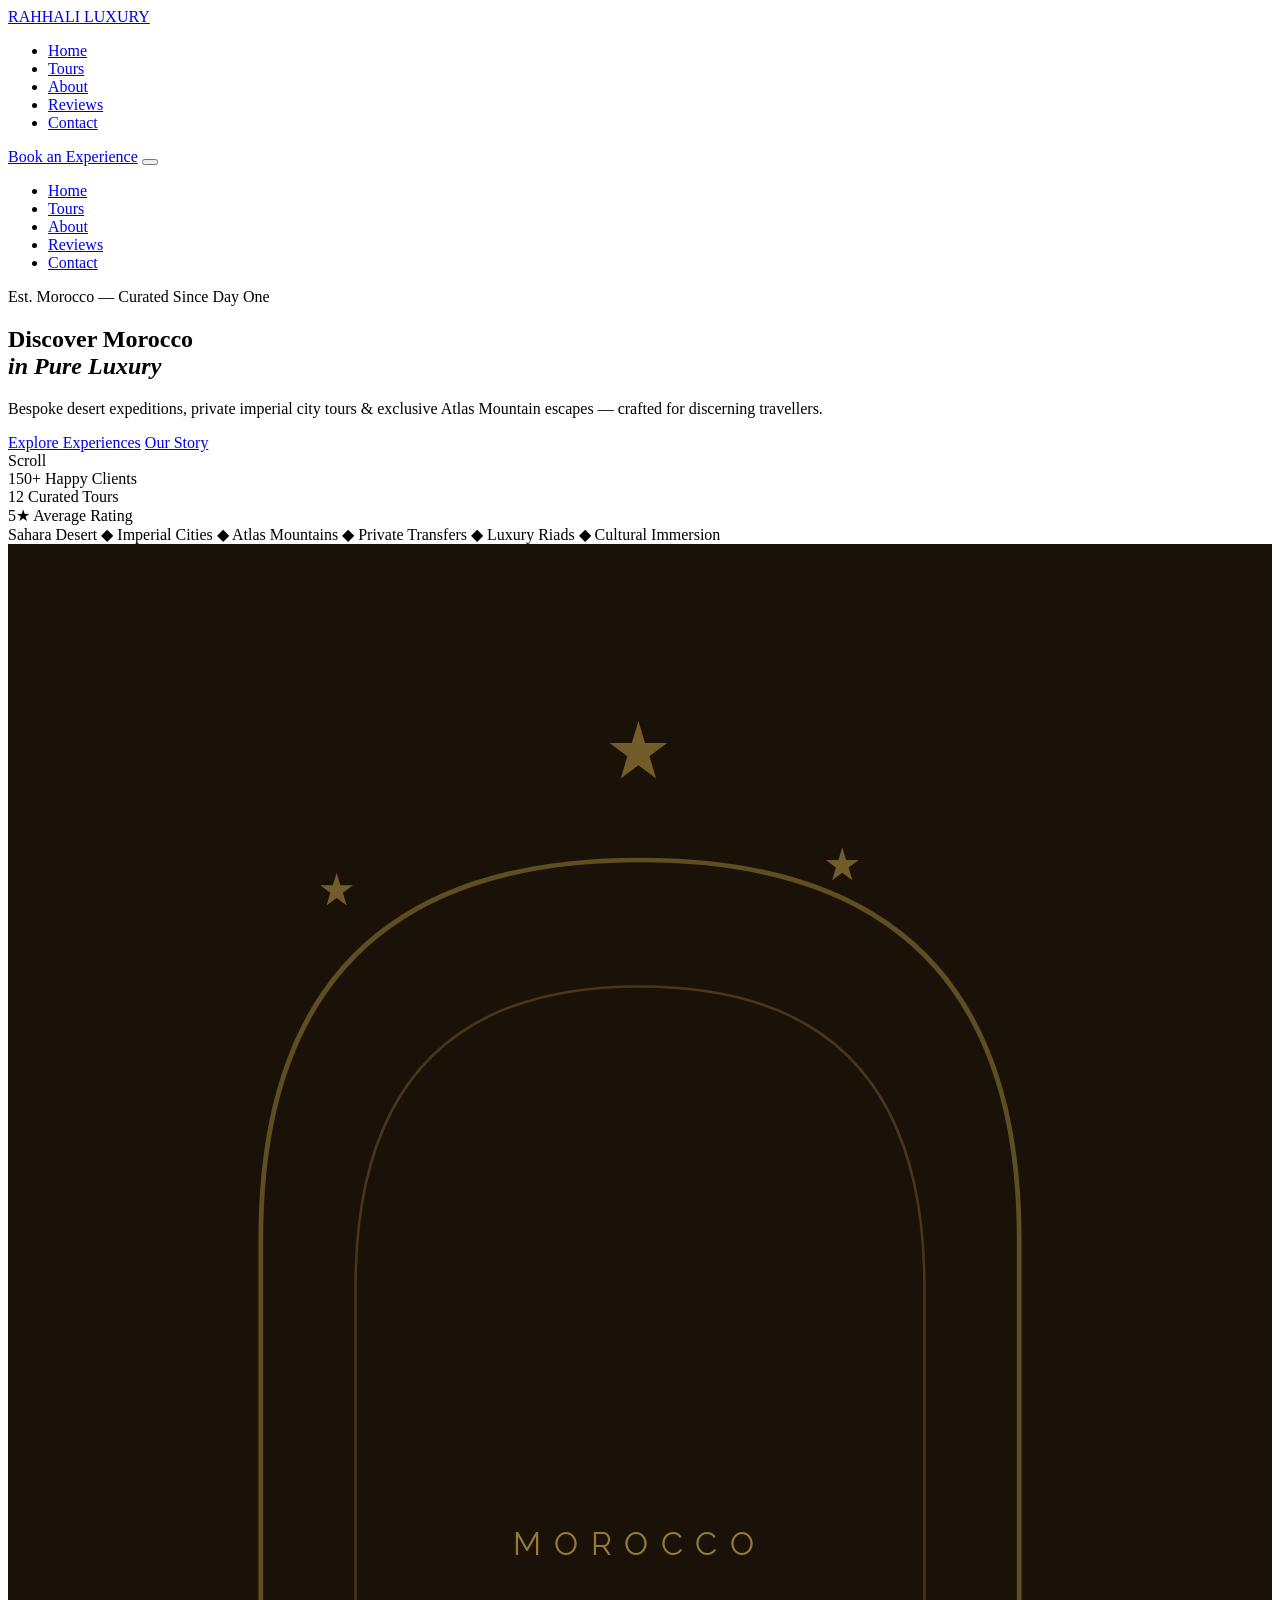
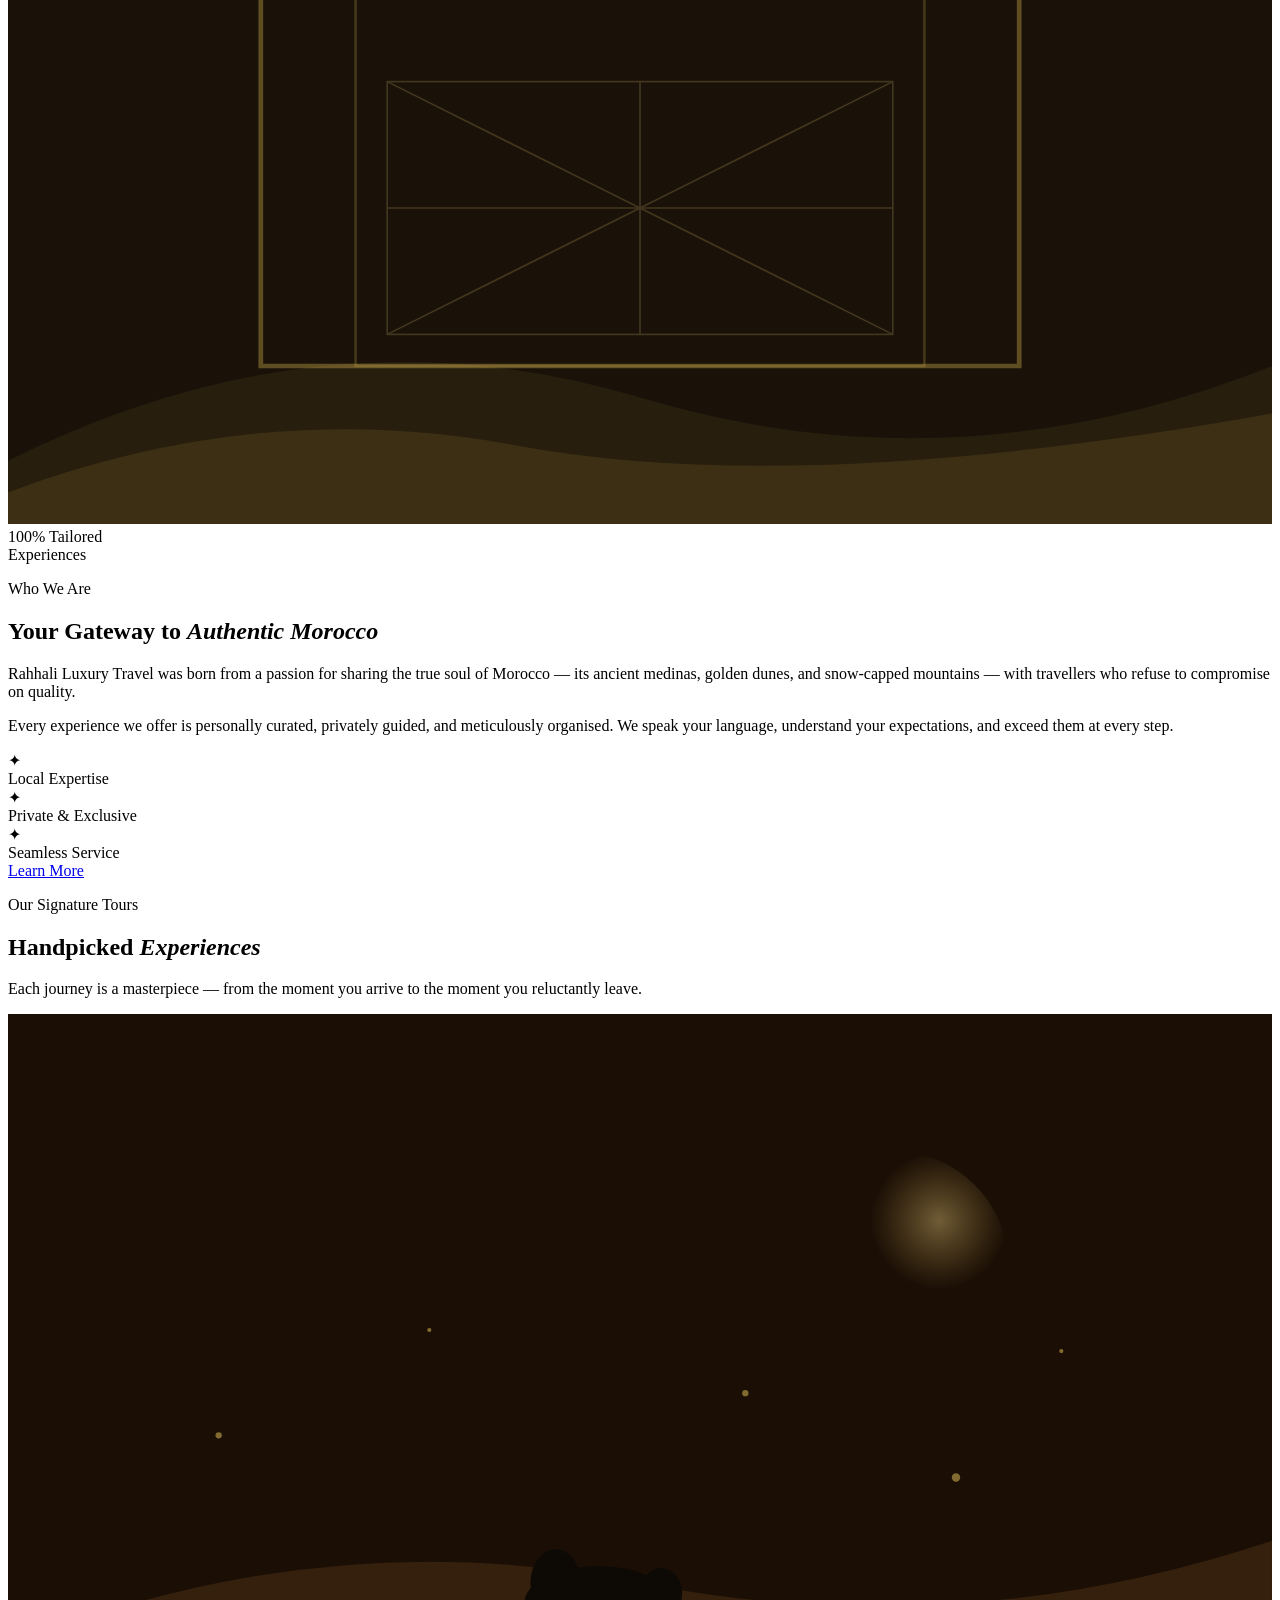
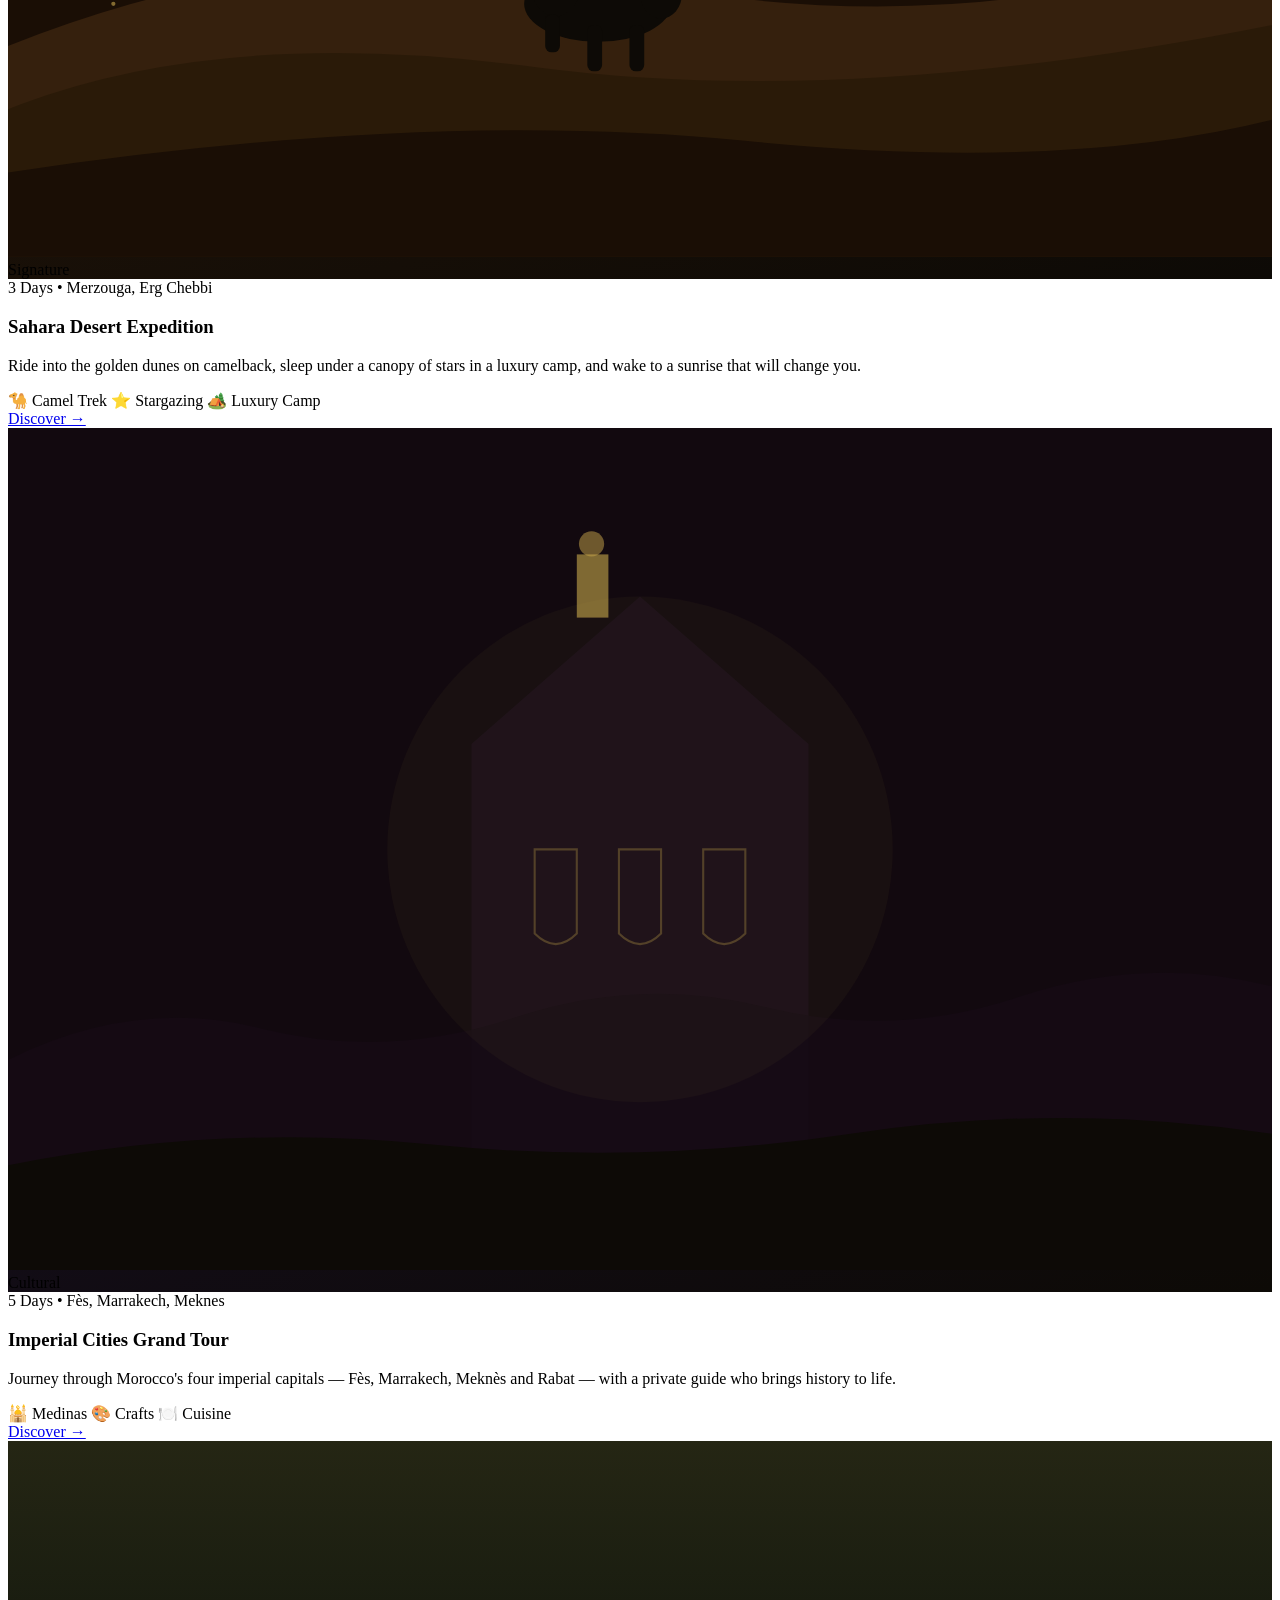
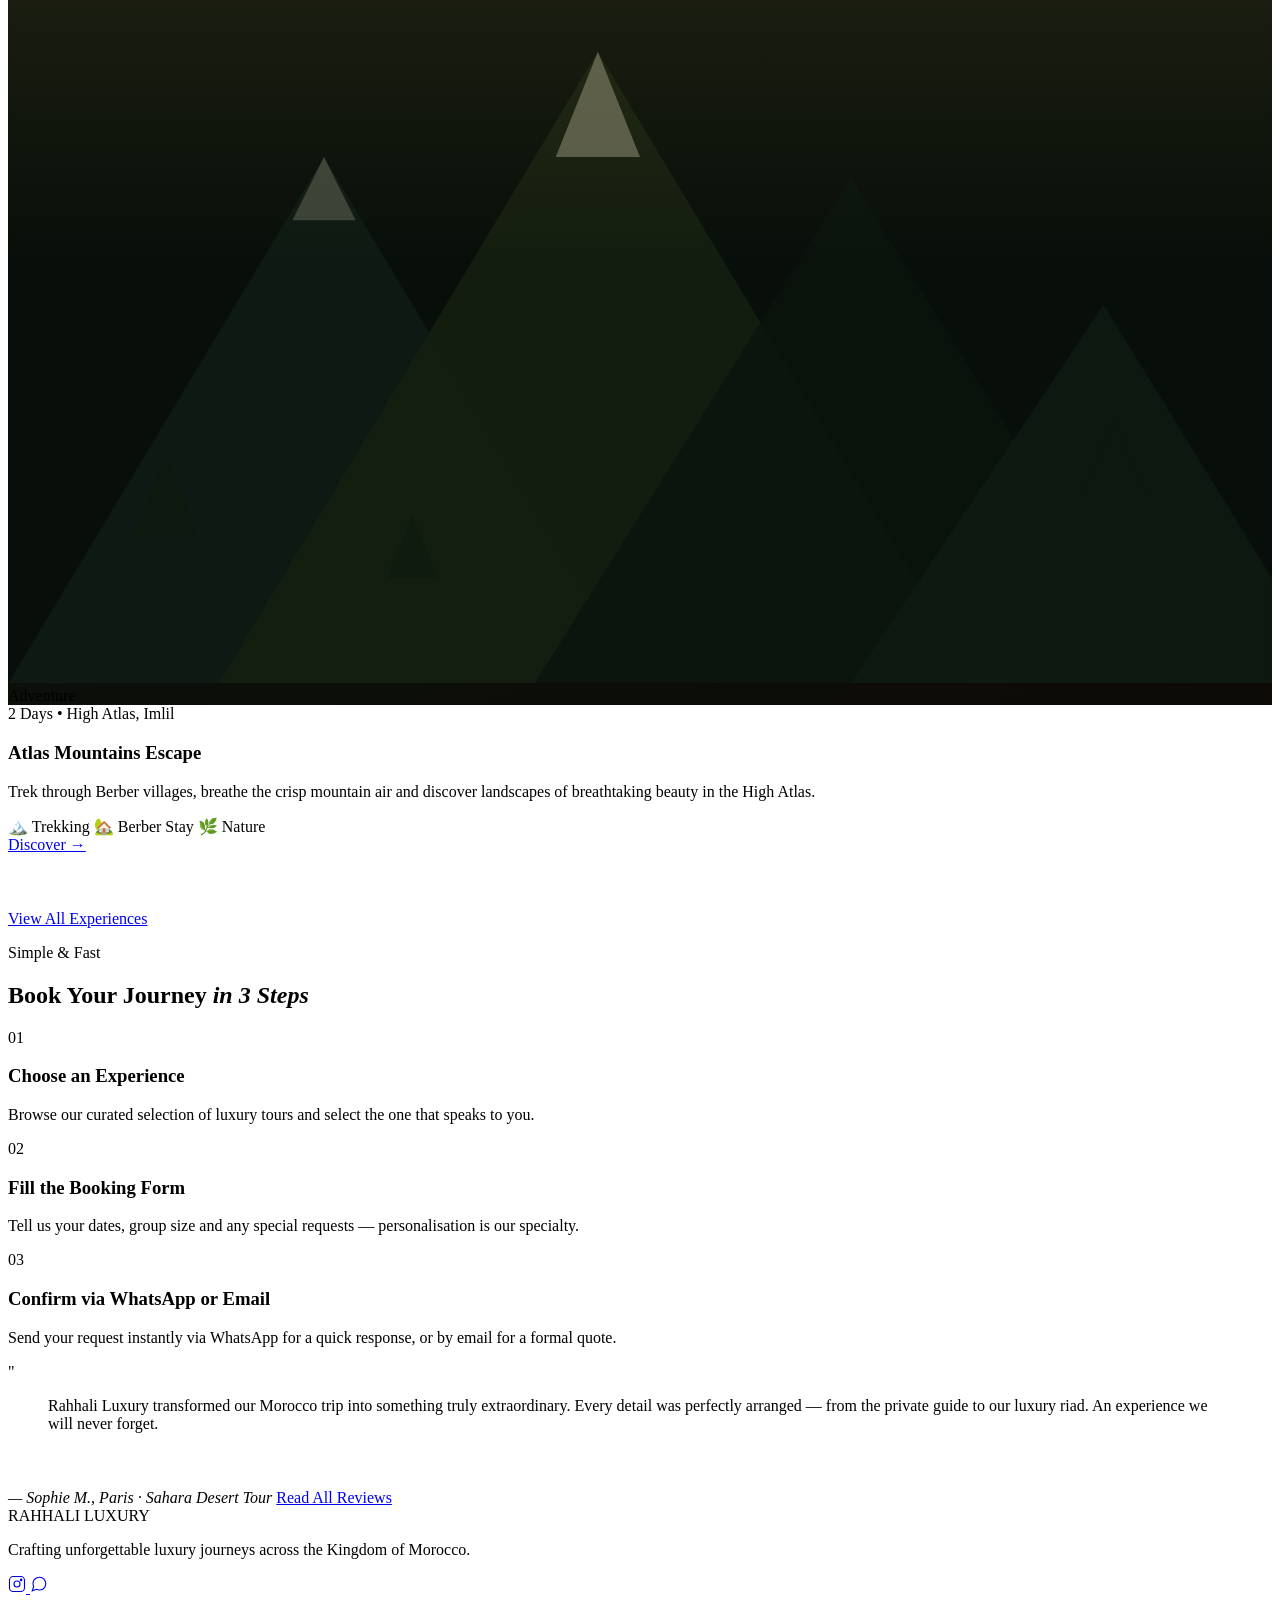
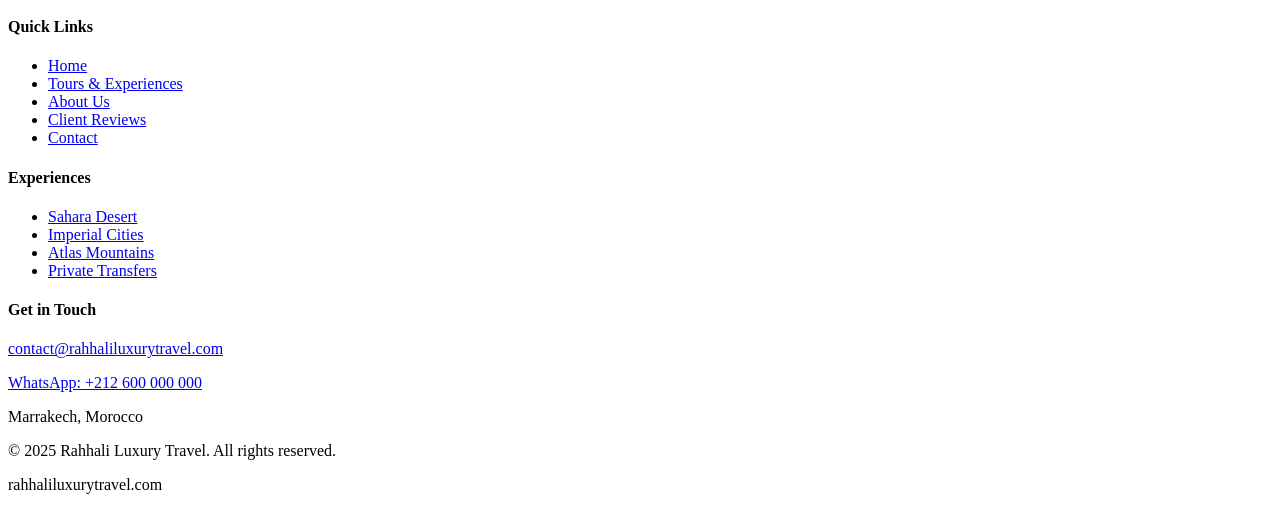
==== index.html @ 799d502a "Initial website upload" ====
<!DOCTYPE html>
<html lang="en">
<head>
  <meta charset="UTF-8"/>
  <meta name="viewport" content="width=device-width, initial-scale=1.0"/>
  <title>Rahhali Luxury Travel — Bespoke Morocco Experiences</title>
  <meta name="description" content="Premium luxury tours and private travel services across Morocco. Desert adventures, Imperial Cities, Atlas Mountains & private transfers."/>
  <link rel="preconnect" href="https://fonts.googleapis.com">
  <link rel="preconnect" href="https://fonts.gstatic.com" crossorigin>
  <link href="https://fonts.googleapis.com/css2?family=Playfair+Display:ital,wght@0,400;0,500;0,700;1,400;1,500&family=Raleway:wght@200;300;400;500;600&display=swap" rel="stylesheet">
  <link rel="stylesheet" href="assets/css/style.css"/>
</head>
<body>

  <!-- CURSOR -->
  <div class="cursor" id="cursor"></div>
  <div class="cursor-ring" id="cursorRing"></div>

  <!-- NAV -->
  <nav id="navbar">
    <a href="index.html" class="nav-logo">RAHHALI <span>LUXURY</span></a>
    <ul class="nav-links">
      <li><a href="index.html" class="active">Home</a></li>
      <li><a href="tours.html">Tours</a></li>
      <li><a href="about.html">About</a></li>
      <li><a href="reviews.html">Reviews</a></li>
      <li><a href="contact.html">Contact</a></li>
    </ul>
    <a href="tours.html" class="nav-cta">Book an Experience</a>
    <button class="hamburger" id="hamburger" aria-label="Menu">
      <span></span><span></span><span></span>
    </button>
  </nav>

  <!-- MOBILE MENU -->
  <div class="mobile-menu" id="mobileMenu">
    <ul>
      <li><a href="index.html">Home</a></li>
      <li><a href="tours.html">Tours</a></li>
      <li><a href="about.html">About</a></li>
      <li><a href="reviews.html">Reviews</a></li>
      <li><a href="contact.html">Contact</a></li>
    </ul>
  </div>

  <!-- HERO -->
  <section id="hero">
    <div class="hero-bg"></div>
    <div class="grain"></div>
    <div class="hero-geometric">
      <div class="geo-circle"></div>
      <div class="geo-line-h"></div>
      <div class="geo-line-v"></div>
    </div>
    <div class="hero-content">
      <p class="hero-eyebrow">Est. Morocco — Curated Since Day One</p>
      <h1 class="hero-title">
        Discover Morocco<br/><em>in Pure Luxury</em>
      </h1>
      <p class="hero-subtitle">Bespoke desert expeditions, private imperial city tours & exclusive Atlas Mountain escapes — crafted for discerning travellers.</p>
      <div class="hero-actions">
        <a href="tours.html" class="btn-primary"><span>Explore Experiences</span></a>
        <a href="about.html" class="btn-ghost">Our Story</a>
      </div>
    </div>
    <div class="hero-scroll">
      <div class="hero-scroll-line"></div>
      <span>Scroll</span>
    </div>

    <!-- Floating stats -->
    <div class="hero-stats">
      <div class="stat-item">
        <span class="stat-num">150+</span>
        <span class="stat-label">Happy Clients</span>
      </div>
      <div class="stat-divider"></div>
      <div class="stat-item">
        <span class="stat-num">12</span>
        <span class="stat-label">Curated Tours</span>
      </div>
      <div class="stat-divider"></div>
      <div class="stat-item">
        <span class="stat-num">5★</span>
        <span class="stat-label">Average Rating</span>
      </div>
    </div>
  </section>

  <!-- INTRO STRIP -->
  <div class="intro-strip">
    <span>Sahara Desert</span>
    <span class="dot">◆</span>
    <span>Imperial Cities</span>
    <span class="dot">◆</span>
    <span>Atlas Mountains</span>
    <span class="dot">◆</span>
    <span>Private Transfers</span>
    <span class="dot">◆</span>
    <span>Luxury Riads</span>
    <span class="dot">◆</span>
    <span>Cultural Immersion</span>
  </div>

  <!-- ABOUT TEASER -->
  <section id="about-teaser">
    <div class="container grid-2">
      <div class="about-visual">
        <div class="about-img-frame">
          <div class="about-img-inner">
            <svg viewBox="0 0 400 500" xmlns="http://www.w3.org/2000/svg" class="about-illustration">
              <!-- Stylized Moroccan arch / riad illustration -->
              <defs>
                <linearGradient id="archGrad" x1="0%" y1="0%" x2="100%" y2="100%">
                  <stop offset="0%" style="stop-color:#C9A84C;stop-opacity:0.3"/>
                  <stop offset="100%" style="stop-color:#8C5E3C;stop-opacity:0.1"/>
                </linearGradient>
              </defs>
              <!-- Background -->
              <rect width="400" height="500" fill="#1A1208"/>
              <!-- Arch -->
              <path d="M80 450 L80 220 Q80 100 200 100 Q320 100 320 220 L320 450 Z" fill="none" stroke="#C9A84C" stroke-width="1.5" opacity="0.4"/>
              <!-- Inner arch -->
              <path d="M110 450 L110 235 Q110 140 200 140 Q290 140 290 235 L290 450 Z" fill="none" stroke="#C9A84C" stroke-width="0.8" opacity="0.25"/>
              <!-- Stars pattern -->
              <g opacity="0.5" fill="#C9A84C">
                <polygon points="200,60 203,70 213,70 205,76 208,86 200,80 192,86 195,76 187,70 197,70" transform="scale(0.7) translate(85,20)"/>
                <polygon points="200,60 203,70 213,70 205,76 208,86 200,80 192,86 195,76 187,70 197,70" transform="scale(0.4) translate(60,200)"/>
                <polygon points="200,60 203,70 213,70 205,76 208,86 200,80 192,86 195,76 187,70 197,70" transform="scale(0.4) translate(460,180)"/>
              </g>
              <!-- Geometric zellige pattern at bottom -->
              <g opacity="0.2" stroke="#E8C97A" stroke-width="0.5" fill="none">
                <rect x="120" y="360" width="160" height="80"/>
                <line x1="120" y1="400" x2="280" y2="400"/>
                <line x1="200" y1="360" x2="200" y2="440"/>
                <line x1="120" y1="360" x2="200" y2="400"/>
                <line x1="280" y1="360" x2="200" y2="400"/>
                <line x1="120" y1="440" x2="200" y2="400"/>
                <line x1="280" y1="440" x2="200" y2="400"/>
              </g>
              <!-- Dunes at bottom -->
              <path d="M0 480 Q100 430 200 460 Q300 490 400 450 L400 500 L0 500 Z" fill="#C9A84C" opacity="0.08"/>
              <path d="M0 490 Q80 460 160 475 Q250 492 400 465 L400 500 L0 500 Z" fill="#C9A84C" opacity="0.12"/>
              <!-- Label -->
              <text x="200" y="320" text-anchor="middle" font-family="Raleway,sans-serif" font-size="10" letter-spacing="4" fill="#C9A84C" opacity="0.7">MOROCCO</text>
            </svg>
          </div>
          <div class="about-badge">
            <span class="badge-num">100%</span>
            <span class="badge-text">Tailored<br/>Experiences</span>
          </div>
        </div>
      </div>
      <div class="about-text">
        <p class="section-label">Who We Are</p>
        <h2 class="section-title">Your Gateway to <em>Authentic Morocco</em></h2>
        <p>Rahhali Luxury Travel was born from a passion for sharing the true soul of Morocco — its ancient medinas, golden dunes, and snow-capped mountains — with travellers who refuse to compromise on quality.</p>
        <p>Every experience we offer is personally curated, privately guided, and meticulously organised. We speak your language, understand your expectations, and exceed them at every step.</p>
        <div class="pillars">
          <div class="pillar">
            <div class="pillar-icon">✦</div>
            <span>Local Expertise</span>
          </div>
          <div class="pillar">
            <div class="pillar-icon">✦</div>
            <span>Private & Exclusive</span>
          </div>
          <div class="pillar">
            <div class="pillar-icon">✦</div>
            <span>Seamless Service</span>
          </div>
        </div>
        <a href="about.html" class="btn-primary"><span>Learn More</span></a>
      </div>
    </div>
  </section>

  <!-- FEATURED EXPERIENCES -->
  <section id="featured">
    <div class="container">
      <div class="section-header centered">
        <p class="section-label">Our Signature Tours</p>
        <h2 class="section-title">Handpicked <em>Experiences</em></h2>
        <p class="section-desc">Each journey is a masterpiece — from the moment you arrive to the moment you reluctantly leave.</p>
      </div>
      <div class="tours-grid">

        <div class="tour-card featured-card">
          <div class="tour-card-img" style="background: linear-gradient(160deg, #2D1A0A 0%, #0D0A06 100%);">
            <svg viewBox="0 0 600 400" xmlns="http://www.w3.org/2000/svg" width="100%" height="100%">
              <defs>
                <radialGradient id="sun1" cx="70%" cy="30%" r="30%">
                  <stop offset="0%" style="stop-color:#E8C97A;stop-opacity:0.6"/>
                  <stop offset="100%" style="stop-color:#C9A84C;stop-opacity:0"/>
                </radialGradient>
              </defs>
              <rect width="600" height="400" fill="#1A0E05"/>
              <circle cx="420" cy="120" r="55" fill="url(#sun1)" opacity="0.7"/>
              <path d="M0 300 Q150 240 300 270 Q450 300 600 250 L600 400 L0 400 Z" fill="#3D2510" opacity="0.8"/>
              <path d="M0 330 Q100 290 250 310 Q400 330 600 290 L600 400 L0 400 Z" fill="#2A1A08" opacity="0.9"/>
              <path d="M0 360 Q200 330 350 345 Q500 360 600 335 L600 400 L0 400 Z" fill="#1A0E05"/>
              <g fill="#C9A84C" opacity="0.6">
                <circle cx="100" cy="200" r="1.5"/>
                <circle cx="200" cy="150" r="1"/>
                <circle cx="350" cy="180" r="1.5"/>
                <circle cx="500" cy="160" r="1"/>
                <circle cx="50" cy="280" r="1"/>
                <circle cx="450" cy="220" r="2"/>
              </g>
              <!-- Camel silhouette -->
              <g fill="#0D0A06" transform="translate(240, 260)">
                <ellipse cx="40" cy="20" rx="35" ry="18"/>
                <ellipse cx="20" cy="10" rx="12" ry="16"/>
                <rect x="35" y="30" width="7" height="22" rx="3"/>
                <rect x="55" y="30" width="7" height="22" rx="3"/>
                <rect x="15" y="25" width="7" height="18" rx="3"/>
                <ellipse cx="20" cy="5" rx="6" ry="7"/>
                <ellipse cx="70" cy="15" rx="10" ry="12"/>
              </g>
            </svg>
            <div class="tour-tag">Signature</div>
          </div>
          <div class="tour-card-body">
            <div class="tour-meta"><span>3 Days</span> <span>•</span> <span>Merzouga, Erg Chebbi</span></div>
            <h3>Sahara Desert Expedition</h3>
            <p>Ride into the golden dunes on camelback, sleep under a canopy of stars in a luxury camp, and wake to a sunrise that will change you.</p>
            <div class="tour-card-footer">
              <div class="tour-highlights">
                <span>🐪 Camel Trek</span>
                <span>⭐ Stargazing</span>
                <span>🏕️ Luxury Camp</span>
              </div>
              <a href="tours.html#sahara" class="tour-link">Discover →</a>
            </div>
          </div>
        </div>

        <div class="tour-card">
          <div class="tour-card-img" style="background: linear-gradient(160deg, #1A1030 0%, #0D0A06 100%);">
            <svg viewBox="0 0 600 400" xmlns="http://www.w3.org/2000/svg" width="100%" height="100%">
              <rect width="600" height="400" fill="#12090F"/>
              <!-- Mosque silhouette -->
              <rect x="220" y="150" width="160" height="200" fill="#1A0E1A" opacity="0.9"/>
              <polygon points="300,80 220,150 380,150" fill="#1A0E1A" opacity="0.9"/>
              <rect x="270" y="60" width="15" height="30" fill="#C9A84C" opacity="0.6"/>
              <circle cx="277" cy="55" r="6" fill="#C9A84C" opacity="0.5"/>
              <!-- Arched windows -->
              <g fill="none" stroke="#C9A84C" stroke-width="1" opacity="0.3">
                <path d="M250 200 L250 240 Q260 250 270 240 L270 200 Z"/>
                <path d="M290 200 L290 240 Q300 250 310 240 L310 200 Z"/>
                <path d="M330 200 L330 240 Q340 250 350 240 L350 200 Z"/>
              </g>
              <!-- Medina rooftops -->
              <path d="M0 300 Q60 270 120 285 Q180 300 240 280 Q300 260 360 275 Q420 290 480 270 Q540 250 600 265 L600 400 L0 400 Z" fill="#160A14" opacity="0.8"/>
              <path d="M0 350 Q100 330 200 340 Q300 350 400 335 Q500 320 600 335 L600 400 L0 400 Z" fill="#0D0A06"/>
              <!-- Golden glow on mosque -->
              <circle cx="300" cy="200" r="120" fill="#C9A84C" opacity="0.04"/>
            </svg>
            <div class="tour-tag">Cultural</div>
          </div>
          <div class="tour-card-body">
            <div class="tour-meta"><span>5 Days</span> <span>•</span> <span>Fès, Marrakech, Meknes</span></div>
            <h3>Imperial Cities Grand Tour</h3>
            <p>Journey through Morocco's four imperial capitals — Fès, Marrakech, Meknès and Rabat — with a private guide who brings history to life.</p>
            <div class="tour-card-footer">
              <div class="tour-highlights">
                <span>🕌 Medinas</span>
                <span>🎨 Crafts</span>
                <span>🍽️ Cuisine</span>
              </div>
              <a href="tours.html#imperial" class="tour-link">Discover →</a>
            </div>
          </div>
        </div>

        <div class="tour-card">
          <div class="tour-card-img" style="background: linear-gradient(160deg, #0A1A10 0%, #0D0A06 100%);">
            <svg viewBox="0 0 600 400" xmlns="http://www.w3.org/2000/svg" width="100%" height="100%">
              <rect width="600" height="400" fill="#080F0A"/>
              <!-- Mountains -->
              <polygon points="0,400 150,150 300,400" fill="#0E1A12" opacity="0.95"/>
              <polygon points="100,400 280,100 460,400" fill="#142010" opacity="0.9"/>
              <polygon points="250,400 400,160 550,400" fill="#0A150D" opacity="0.85"/>
              <polygon points="400,400 520,220 600,350 600,400" fill="#0E1A12" opacity="0.9"/>
              <!-- Snow caps -->
              <polygon points="280,100 260,150 300,150" fill="#F0E6CC" opacity="0.3"/>
              <polygon points="150,150 135,180 165,180" fill="#F0E6CC" opacity="0.2"/>
              <!-- Pine trees simplified -->
              <g fill="#0D1A0E" opacity="0.7">
                <polygon points="60,330 75,290 90,330"/>
                <polygon points="510,310 525,275 540,310"/>
                <polygon points="180,350 192,320 204,350"/>
              </g>
              <!-- Sky gradient -->
              <defs>
                <linearGradient id="skyGrad" x1="0%" y1="0%" x2="0%" y2="100%">
                  <stop offset="0%" style="stop-color:#C9A84C;stop-opacity:0.15"/>
                  <stop offset="100%" style="stop-color:#C9A84C;stop-opacity:0"/>
                </linearGradient>
              </defs>
              <rect width="600" height="200" fill="url(#skyGrad)"/>
            </svg>
            <div class="tour-tag">Adventure</div>
          </div>
          <div class="tour-card-body">
            <div class="tour-meta"><span>2 Days</span> <span>•</span> <span>High Atlas, Imlil</span></div>
            <h3>Atlas Mountains Escape</h3>
            <p>Trek through Berber villages, breathe the crisp mountain air and discover landscapes of breathtaking beauty in the High Atlas.</p>
            <div class="tour-card-footer">
              <div class="tour-highlights">
                <span>🏔️ Trekking</span>
                <span>🏡 Berber Stay</span>
                <span>🌿 Nature</span>
              </div>
              <a href="tours.html#atlas" class="tour-link">Discover →</a>
            </div>
          </div>
        </div>

      </div>
      <div class="centered" style="margin-top:3.5rem">
        <a href="tours.html" class="btn-ghost">View All Experiences</a>
      </div>
    </div>
  </section>

  <!-- HOW IT WORKS -->
  <section id="how-it-works">
    <div class="container">
      <div class="section-header centered">
        <p class="section-label">Simple & Fast</p>
        <h2 class="section-title">Book Your Journey <em>in 3 Steps</em></h2>
      </div>
      <div class="steps-grid">
        <div class="step">
          <div class="step-num">01</div>
          <div class="step-line"></div>
          <h3>Choose an Experience</h3>
          <p>Browse our curated selection of luxury tours and select the one that speaks to you.</p>
        </div>
        <div class="step">
          <div class="step-num">02</div>
          <div class="step-line"></div>
          <h3>Fill the Booking Form</h3>
          <p>Tell us your dates, group size and any special requests — personalisation is our specialty.</p>
        </div>
        <div class="step">
          <div class="step-num">03</div>
          <div class="step-line"></div>
          <h3>Confirm via WhatsApp or Email</h3>
          <p>Send your request instantly via WhatsApp for a quick response, or by email for a formal quote.</p>
        </div>
      </div>
    </div>
  </section>

  <!-- TESTIMONIAL TEASER -->
  <section id="testimonial-teaser">
    <div class="container">
      <div class="testimonial-inner">
        <div class="quote-mark">"</div>
        <blockquote>Rahhali Luxury transformed our Morocco trip into something truly extraordinary. Every detail was perfectly arranged — from the private guide to our luxury riad. An experience we will never forget.</blockquote>
        <cite>— Sophie M., Paris · Sahara Desert Tour</cite>
        <a href="reviews.html" class="btn-ghost" style="margin-top:2.5rem;display:inline-block">Read All Reviews</a>
      </div>
    </div>
  </section>

  <!-- FOOTER -->
  <footer>
    <div class="footer-inner">
      <div class="footer-brand">
        <span class="nav-logo">RAHHALI <span>LUXURY</span></span>
        <p>Crafting unforgettable luxury journeys across the Kingdom of Morocco.</p>
        <div class="social-links">
          <a href="#" aria-label="Instagram">
            <svg width="18" height="18" viewBox="0 0 24 24" fill="none" stroke="currentColor" stroke-width="1.5"><rect x="2" y="2" width="20" height="20" rx="5"/><circle cx="12" cy="12" r="4"/><circle cx="17.5" cy="6.5" r="1" fill="currentColor"/></svg>
          </a>
          <a href="#" aria-label="WhatsApp">
            <svg width="18" height="18" viewBox="0 0 24 24" fill="none" stroke="currentColor" stroke-width="1.5"><path d="M21 11.5a8.38 8.38 0 01-.9 3.8 8.5 8.5 0 01-7.6 4.7 8.38 8.38 0 01-3.8-.9L3 21l1.9-5.7a8.38 8.38 0 01-.9-3.8 8.5 8.5 0 014.7-7.6 8.38 8.38 0 013.8-.9h.5a8.48 8.48 0 018 8v.5z"/></svg>
          </a>
        </div>
      </div>
      <div class="footer-links">
        <h4>Quick Links</h4>
        <ul>
          <li><a href="index.html">Home</a></li>
          <li><a href="tours.html">Tours & Experiences</a></li>
          <li><a href="about.html">About Us</a></li>
          <li><a href="reviews.html">Client Reviews</a></li>
          <li><a href="contact.html">Contact</a></li>
        </ul>
      </div>
      <div class="footer-links">
        <h4>Experiences</h4>
        <ul>
          <li><a href="tours.html#sahara">Sahara Desert</a></li>
          <li><a href="tours.html#imperial">Imperial Cities</a></li>
          <li><a href="tours.html#atlas">Atlas Mountains</a></li>
          <li><a href="tours.html#transfers">Private Transfers</a></li>
        </ul>
      </div>
      <div class="footer-contact">
        <h4>Get in Touch</h4>
        <p><a href="mailto:contact@rahhaliluxurytravel.com">contact@rahhaliluxurytravel.com</a></p>
        <p><a href="https://wa.me/212600000000">WhatsApp: +212 600 000 000</a></p>
        <p>Marrakech, Morocco</p>
      </div>
    </div>
    <div class="footer-bottom">
      <p>© 2025 Rahhali Luxury Travel. All rights reserved.</p>
      <p>rahhaliluxurytravel.com</p>
    </div>
  </footer>

  <script src="assets/js/main.js"></script>
</body>
</html>
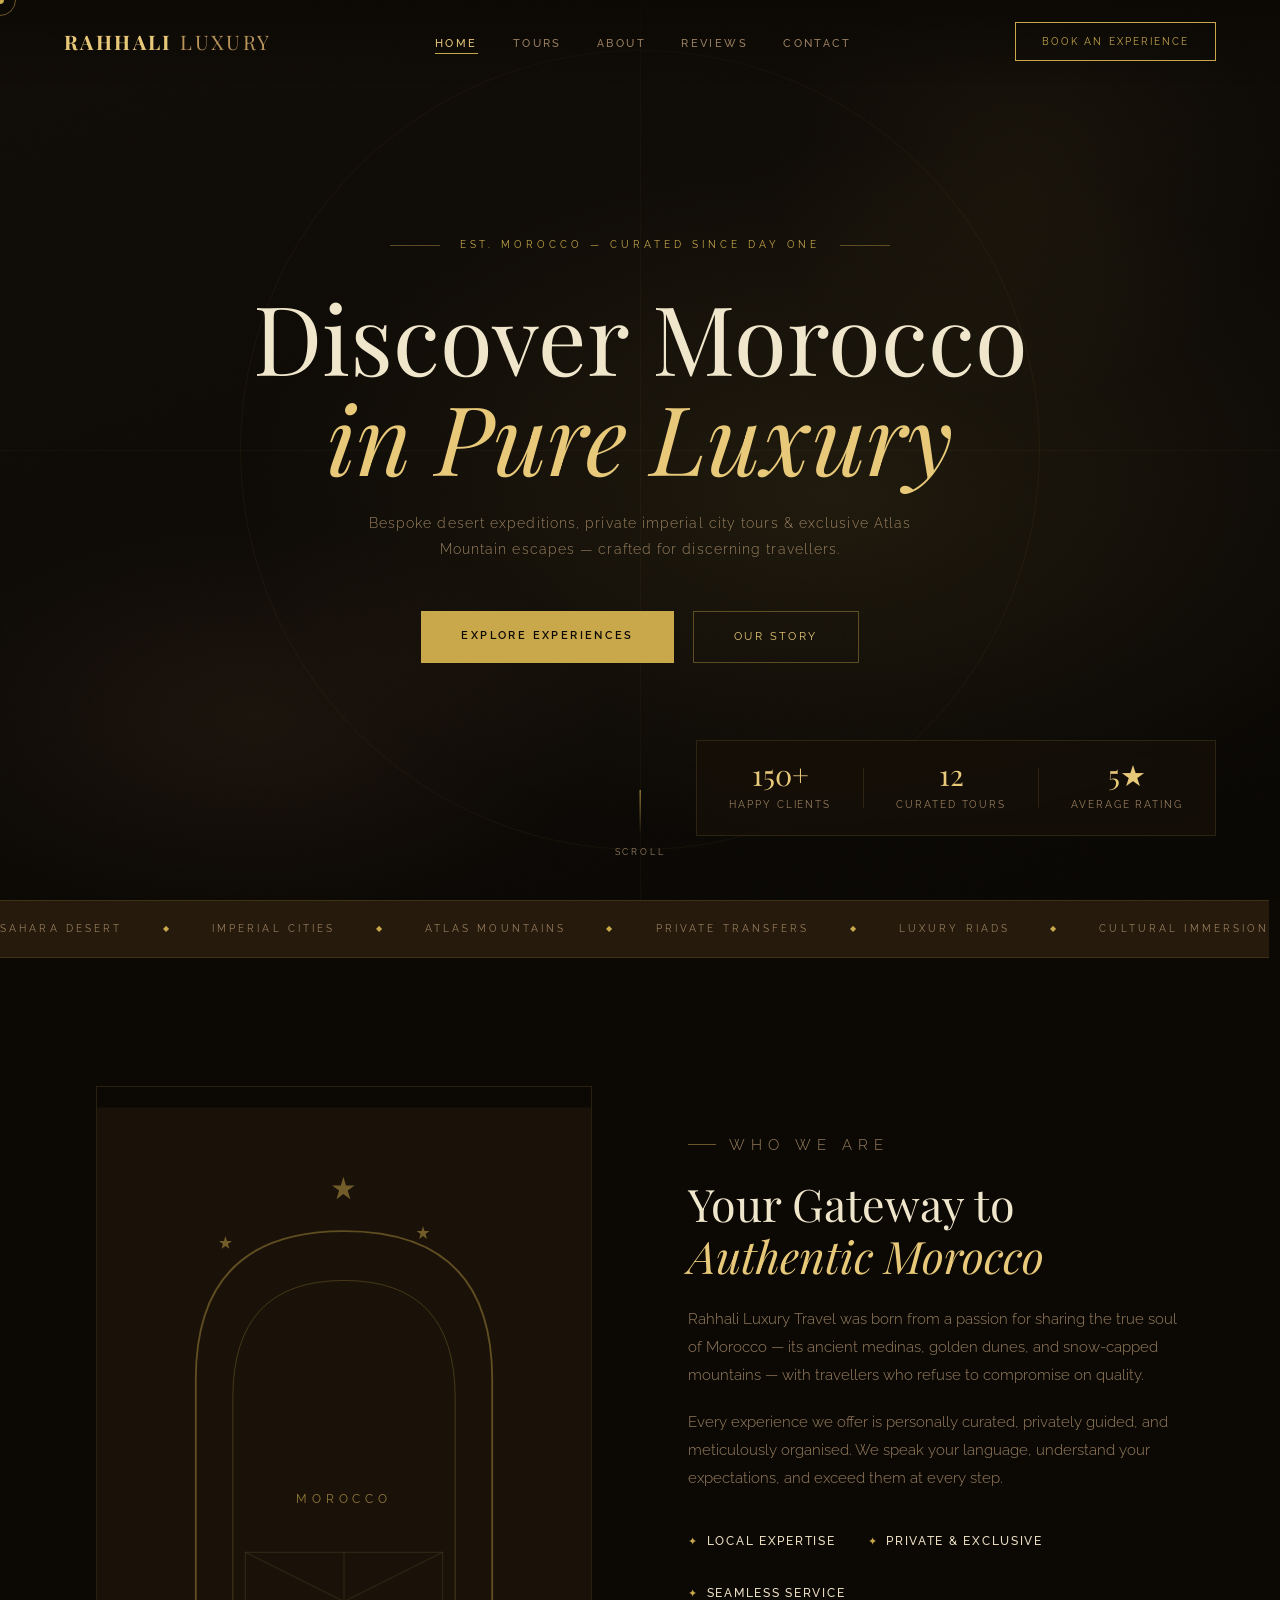
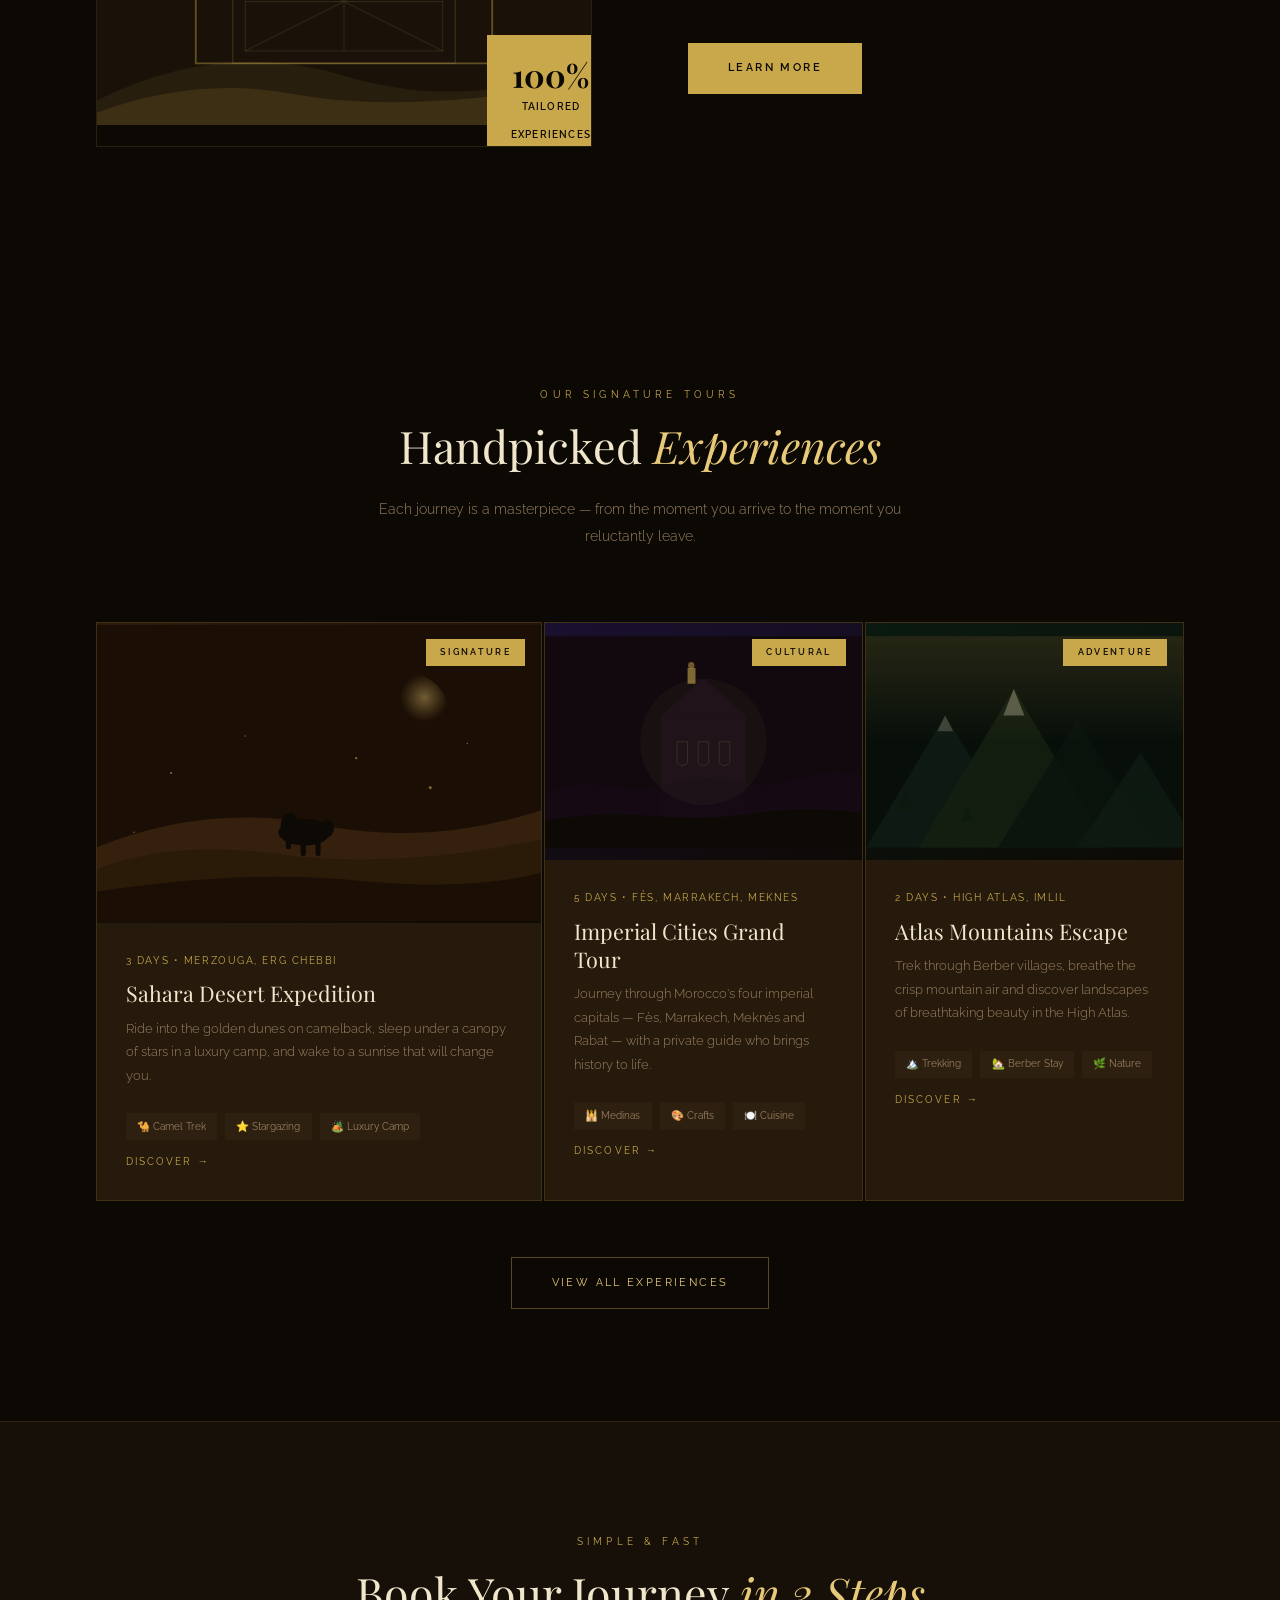
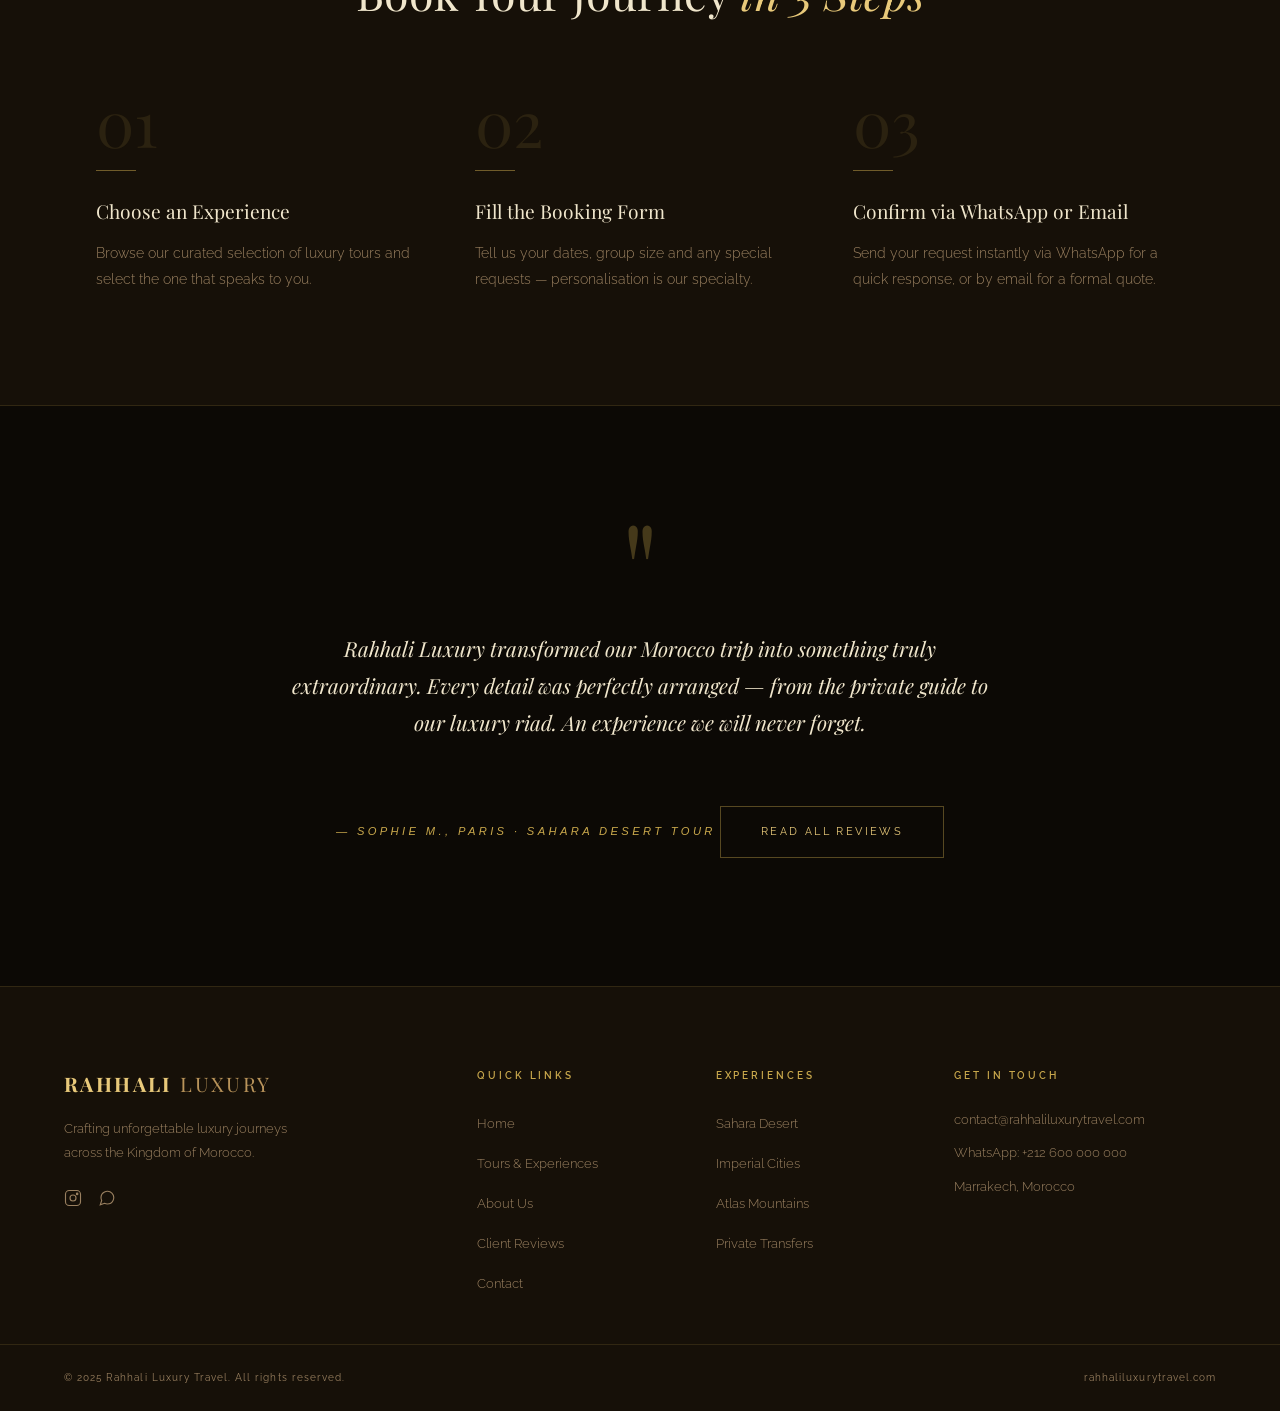
==== commit 913ae15e: "Update index.html" ====
--- a/index.html
+++ b/index.html
@@ -8,7 +8,722 @@
   <link rel="preconnect" href="https://fonts.googleapis.com">
   <link rel="preconnect" href="https://fonts.gstatic.com" crossorigin>
   <link href="https://fonts.googleapis.com/css2?family=Playfair+Display:ital,wght@0,400;0,500;0,700;1,400;1,500&family=Raleway:wght@200;300;400;500;600&display=swap" rel="stylesheet">
-  <link rel="stylesheet" href="assets/css/style.css"/>
+  
+<style>/* ═══════════════════════════════════════════════════════
+   RAHHALI LUXURY TRAVEL — GLOBAL STYLES
+   Palette: Gold / Black / Sand / White
+═══════════════════════════════════════════════════════ */
+
+*, *::before, *::after { box-sizing: border-box; margin: 0; padding: 0; }
+
+:root {
+  --gold:        #C9A84C;
+  --gold-light:  #E8C97A;
+  --gold-pale:   #F5E8C0;
+  --sand:        #EDE0C4;
+  --sand-dark:   #B8935A;
+  --clay:        #8C5E3C;
+  --night:       #0C0905;
+  --dark:        #161008;
+  --mid:         #251A0C;
+  --surface:     #2E2010;
+  --text:        #F0E6CC;
+  --muted:       #9A8060;
+  --border:      rgba(201,168,76,0.15);
+  --border-h:    rgba(201,168,76,0.4);
+  --white:       #FAFAF7;
+}
+
+html { scroll-behavior: smooth; font-size: 16px; }
+
+body {
+  font-family: 'Raleway', sans-serif;
+  background: var(--night);
+  color: var(--text);
+  overflow-x: hidden;
+  cursor: none;
+  line-height: 1.7;
+}
+
+/* ── SCROLLBAR ── */
+::-webkit-scrollbar { width: 5px; }
+::-webkit-scrollbar-track { background: var(--dark); }
+::-webkit-scrollbar-thumb { background: var(--gold); border-radius: 3px; }
+
+/* ── CURSOR ── */
+.cursor {
+  width: 8px; height: 8px; background: var(--gold);
+  border-radius: 50%; position: fixed; top: -4px; left: -4px;
+  pointer-events: none; z-index: 9999;
+  transition: transform 0.1s ease;
+  mix-blend-mode: screen;
+}
+.cursor-ring {
+  width: 32px; height: 32px; border: 1px solid var(--gold);
+  border-radius: 50%; position: fixed; top: -16px; left: -16px;
+  pointer-events: none; z-index: 9998; opacity: 0.5;
+  transition: all 0.2s ease;
+}
+.cursor.hovering { transform: scale(3); }
+.cursor-ring.hovering { opacity: 0; }
+
+/* ── SELECTION ── */
+::selection { background: var(--gold); color: var(--night); }
+
+/* ── GRAIN OVERLAY ── */
+.grain {
+  position: absolute; inset: 0; pointer-events: none; z-index: 1; opacity: 0.35;
+  background-image: url("data:image/svg+xml,%3Csvg xmlns='http://www.w3.org/2000/svg' width='300' height='300'%3E%3Cfilter id='n'%3E%3CfeTurbulence type='fractalNoise' baseFrequency='0.75' numOctaves='4' stitchTiles='stitch'/%3E%3C/filter%3E%3Crect width='300' height='300' filter='url(%23n)' opacity='0.05'/%3E%3C/svg%3E");
+}
+
+/* ══════════════════════
+   NAVIGATION
+══════════════════════ */
+nav {
+  position: fixed; top: 0; left: 0; right: 0; z-index: 200;
+  display: flex; align-items: center; justify-content: space-between;
+  padding: 1.4rem 4rem;
+  transition: all 0.4s ease;
+  background: linear-gradient(to bottom, rgba(12,9,5,0.9) 0%, transparent 100%);
+}
+nav.scrolled {
+  background: rgba(12,9,5,0.97);
+  padding: 1rem 4rem;
+  border-bottom: 1px solid var(--border);
+}
+
+.nav-logo {
+  font-family: 'Playfair Display', serif;
+  font-size: 1.25rem; font-weight: 700; letter-spacing: 0.12em;
+  color: var(--gold-light); text-decoration: none;
+}
+.nav-logo span { color: var(--sand-dark); font-weight: 400; }
+
+.nav-links { display: flex; gap: 2.2rem; list-style: none; }
+.nav-links a {
+  font-size: 0.68rem; font-weight: 500; letter-spacing: 0.22em;
+  text-transform: uppercase; color: var(--muted);
+  text-decoration: none; transition: color 0.3s; position: relative;
+}
+.nav-links a::after {
+  content: ''; position: absolute; bottom: -4px; left: 0; right: 0;
+  height: 1px; background: var(--gold);
+  transform: scaleX(0); transition: transform 0.3s;
+}
+.nav-links a:hover, .nav-links a.active { color: var(--gold-light); }
+.nav-links a:hover::after, .nav-links a.active::after { transform: scaleX(1); }
+
+.nav-cta {
+  font-size: 0.65rem; letter-spacing: 0.2em; text-transform: uppercase;
+  padding: 0.6rem 1.6rem; border: 1px solid var(--gold);
+  color: var(--gold); background: transparent; text-decoration: none;
+  transition: all 0.3s;
+}
+.nav-cta:hover { background: var(--gold); color: var(--night); }
+
+.hamburger {
+  display: none; flex-direction: column; gap: 5px;
+  background: none; border: none; cursor: pointer; padding: 4px;
+}
+.hamburger span {
+  display: block; width: 24px; height: 1px; background: var(--gold);
+  transition: all 0.3s;
+}
+.hamburger.open span:nth-child(1) { transform: translateY(6px) rotate(45deg); }
+.hamburger.open span:nth-child(2) { opacity: 0; }
+.hamburger.open span:nth-child(3) { transform: translateY(-6px) rotate(-45deg); }
+
+/* Mobile menu */
+.mobile-menu {
+  position: fixed; inset: 0; background: var(--night); z-index: 190;
+  display: flex; align-items: center; justify-content: center;
+  transform: translateY(-100%); transition: transform 0.5s cubic-bezier(0.76, 0, 0.24, 1);
+}
+.mobile-menu.open { transform: translateY(0); }
+.mobile-menu ul { list-style: none; text-align: center; }
+.mobile-menu li { margin: 1.5rem 0; }
+.mobile-menu a {
+  font-family: 'Playfair Display', serif; font-size: 2.5rem; font-style: italic;
+  color: var(--text); text-decoration: none; transition: color 0.3s;
+}
+.mobile-menu a:hover { color: var(--gold-light); }
+
+/* ══════════════════════
+   HERO
+══════════════════════ */
+#hero {
+  height: 100vh; min-height: 700px;
+  position: relative; display: flex; align-items: center; justify-content: center;
+  overflow: hidden;
+}
+
+.hero-bg {
+  position: absolute; inset: 0;
+  background:
+    radial-gradient(ellipse 70% 60% at 65% 55%, rgba(201,168,76,0.10) 0%, transparent 65%),
+    radial-gradient(ellipse 50% 40% at 20% 80%, rgba(140,94,60,0.12) 0%, transparent 55%),
+    radial-gradient(ellipse 40% 50% at 80% 20%, rgba(201,168,76,0.06) 0%, transparent 50%),
+    linear-gradient(160deg, #100C06 0%, #0C0905 50%, #080603 100%);
+}
+
+.hero-geometric {
+  position: absolute; inset: 0; pointer-events: none; z-index: 1;
+}
+.geo-circle {
+  position: absolute; top: 50%; left: 50%;
+  width: 800px; height: 800px; border-radius: 50%;
+  border: 1px solid rgba(201,168,76,0.06);
+  transform: translate(-50%, -50%);
+}
+.geo-line-h {
+  position: absolute; top: 50%; left: 0; right: 0;
+  height: 1px; background: rgba(201,168,76,0.04);
+}
+.geo-line-v {
+  position: absolute; left: 50%; top: 0; bottom: 0;
+  width: 1px; background: rgba(201,168,76,0.04);
+}
+
+.hero-content {
+  position: relative; z-index: 2; text-align: center; padding: 0 2rem; max-width: 900px;
+  animation: fadeUp 1s ease both;
+}
+
+.hero-eyebrow {
+  font-size: 0.62rem; letter-spacing: 0.4em; text-transform: uppercase;
+  color: var(--gold); margin-bottom: 2rem;
+  display: flex; align-items: center; justify-content: center; gap: 1.2rem;
+}
+.hero-eyebrow::before, .hero-eyebrow::after {
+  content: ''; width: 50px; height: 1px; background: var(--gold); opacity: 0.4;
+}
+
+.hero-title {
+  font-family: 'Playfair Display', serif;
+  font-size: clamp(3.2rem, 7.5vw, 7rem);
+  font-weight: 400; line-height: 1.05; color: var(--text);
+  margin-bottom: 1.5rem;
+}
+.hero-title em { font-style: italic; color: var(--gold-light); display: block; }
+
+.hero-subtitle {
+  font-size: 0.85rem; letter-spacing: 0.08em;
+  color: var(--muted); margin: 0 auto 3rem; max-width: 560px;
+  font-weight: 300; line-height: 1.9;
+}
+
+.hero-actions { display: flex; gap: 1.2rem; justify-content: center; flex-wrap: wrap; }
+
+.hero-scroll {
+  position: absolute; bottom: 2.5rem; left: 50%; transform: translateX(-50%);
+  z-index: 2; display: flex; flex-direction: column; align-items: center; gap: 0.6rem;
+  font-size: 0.58rem; letter-spacing: 0.3em; text-transform: uppercase; color: var(--muted);
+  animation: scrollBounce 2.5s ease-in-out infinite;
+}
+.hero-scroll-line {
+  width: 1px; height: 45px;
+  background: linear-gradient(to bottom, var(--gold), transparent);
+}
+
+.hero-stats {
+  position: absolute; bottom: 4rem; right: 4rem; z-index: 2;
+  display: flex; align-items: center; gap: 0; 
+  background: rgba(22,16,8,0.8); border: 1px solid var(--border);
+  backdrop-filter: blur(10px);
+  animation: fadeIn 1.5s 0.5s ease both; opacity: 0;
+}
+.stat-item { padding: 1.2rem 2rem; text-align: center; }
+.stat-num {
+  font-family: 'Playfair Display', serif; font-size: 1.8rem; font-weight: 400;
+  color: var(--gold-light); display: block; line-height: 1;
+}
+.stat-label { font-size: 0.6rem; letter-spacing: 0.2em; text-transform: uppercase; color: var(--muted); }
+.stat-divider { width: 1px; height: 40px; background: var(--border); }
+
+/* ── INTRO STRIP ── */
+.intro-strip {
+  background: var(--mid); border-top: 1px solid var(--border); border-bottom: 1px solid var(--border);
+  padding: 1.2rem 0; overflow: hidden;
+  display: flex; align-items: center; gap: 2.5rem;
+  white-space: nowrap;
+  font-size: 0.65rem; letter-spacing: 0.3em; text-transform: uppercase;
+  color: var(--muted);
+  animation: marquee 20s linear infinite;
+  width: max-content;
+}
+.intro-strip .dot { color: var(--gold); font-size: 0.5rem; }
+@keyframes marquee {
+  0% { transform: translateX(0); }
+  100% { transform: translateX(-50%); }
+}
+
+/* ══════════════════════
+   LAYOUT UTILITIES
+══════════════════════ */
+.container { max-width: 1260px; margin: 0 auto; padding: 0 2rem; }
+.grid-2 { display: grid; grid-template-columns: 1fr 1fr; gap: 6rem; align-items: center; }
+.centered { text-align: center; }
+section { padding: 7rem 4rem; }
+
+/* ── TYPOGRAPHY ── */
+.section-label {
+  font-size: 0.62rem; letter-spacing: 0.42em; text-transform: uppercase;
+  color: var(--gold); margin-bottom: 1rem;
+  display: flex; align-items: center; gap: 0.8rem;
+}
+.section-label::before {
+  content: ''; width: 28px; height: 1px; background: var(--gold); opacity: 0.5;
+}
+.centered .section-label { justify-content: center; }
+.centered .section-label::before { display: none; }
+
+.section-title {
+  font-family: 'Playfair Display', serif;
+  font-size: clamp(2.2rem, 3.5vw, 3.5rem);
+  font-weight: 400; line-height: 1.15; color: var(--text); margin-bottom: 1.5rem;
+}
+.section-title em { font-style: italic; color: var(--gold-light); }
+
+.section-header.centered { margin-bottom: 4.5rem; }
+.section-desc {
+  font-size: 0.9rem; color: var(--muted); max-width: 540px;
+  margin: 0 auto; font-weight: 300; line-height: 1.9;
+}
+
+/* ── BUTTONS ── */
+.btn-primary {
+  display: inline-block; font-size: 0.68rem; letter-spacing: 0.22em; text-transform: uppercase;
+  padding: 1rem 2.5rem; background: var(--gold); color: var(--night);
+  text-decoration: none; font-weight: 600; transition: all 0.3s;
+  position: relative; overflow: hidden;
+}
+.btn-primary::after {
+  content: ''; position: absolute; inset: 0; background: var(--gold-light);
+  transform: translateX(-101%); transition: transform 0.3s ease;
+}
+.btn-primary:hover::after { transform: translateX(0); }
+.btn-primary span { position: relative; z-index: 1; }
+.btn-primary:hover { color: var(--night); }
+
+.btn-ghost {
+  display: inline-block; font-size: 0.68rem; letter-spacing: 0.22em; text-transform: uppercase;
+  padding: 1rem 2.5rem; border: 1px solid var(--border-h);
+  color: var(--gold-light); text-decoration: none; transition: all 0.3s;
+}
+.btn-ghost:hover { background: rgba(201,168,76,0.06); border-color: var(--gold); }
+
+/* ══════════════════════
+   ABOUT TEASER
+══════════════════════ */
+#about-teaser { padding: 8rem 4rem; }
+#about-teaser .container { max-width: 1260px; margin: 0 auto; }
+
+.about-visual { position: relative; }
+.about-img-frame {
+  position: relative; border: 1px solid var(--border);
+  overflow: hidden;
+}
+.about-img-inner { aspect-ratio: 3/4; overflow: hidden; }
+.about-illustration { display: block; width: 100%; height: 100%; }
+
+.about-badge {
+  position: absolute; bottom: -1.5rem; right: -1.5rem;
+  background: var(--gold); color: var(--night);
+  padding: 1.5rem; text-align: center; min-width: 120px;
+}
+.badge-num {
+  font-family: 'Playfair Display', serif; font-size: 2rem; font-weight: 700;
+  display: block; line-height: 1;
+}
+.badge-text { font-size: 0.62rem; letter-spacing: 0.12em; text-transform: uppercase; font-weight: 600; }
+
+.about-text p {
+  font-size: 0.92rem; line-height: 1.9; color: var(--muted); font-weight: 300;
+  margin-bottom: 1.2rem;
+}
+
+.pillars {
+  display: flex; gap: 2rem; margin: 2.5rem 0;
+  flex-wrap: wrap;
+}
+.pillar { display: flex; align-items: center; gap: 0.6rem; }
+.pillar-icon { color: var(--gold); font-size: 0.7rem; }
+.pillar span { font-size: 0.72rem; letter-spacing: 0.15em; text-transform: uppercase; color: var(--sand); font-weight: 500; }
+
+/* ══════════════════════
+   TOURS GRID
+══════════════════════ */
+.tours-grid {
+  display: grid; grid-template-columns: 1.4fr 1fr 1fr;
+  gap: 2px;
+}
+
+.tour-card {
+  background: var(--mid); border: 1px solid var(--border);
+  overflow: hidden; transition: border-color 0.3s;
+  display: flex; flex-direction: column;
+}
+.tour-card:hover { border-color: var(--border-h); }
+
+.tour-card-img {
+  position: relative; overflow: hidden;
+  aspect-ratio: 4/3;
+  display: flex; align-items: center; justify-content: center;
+  transition: transform 0.5s ease;
+}
+.featured-card .tour-card-img { aspect-ratio: unset; flex: 1; min-height: 300px; }
+.tour-card:hover .tour-card-img svg { transform: scale(1.04); transition: transform 0.5s ease; }
+
+.tour-tag {
+  position: absolute; top: 1rem; right: 1rem;
+  font-size: 0.58rem; letter-spacing: 0.25em; text-transform: uppercase;
+  background: var(--gold); color: var(--night); padding: 0.35rem 0.9rem; font-weight: 600;
+}
+
+.tour-card-body { padding: 1.8rem; display: flex; flex-direction: column; gap: 0.6rem; }
+.tour-meta { font-size: 0.65rem; letter-spacing: 0.15em; color: var(--gold); text-transform: uppercase; }
+.tour-card-body h3 {
+  font-family: 'Playfair Display', serif; font-size: 1.35rem; font-weight: 400;
+  color: var(--text); line-height: 1.3;
+}
+.tour-card-body p { font-size: 0.82rem; color: var(--muted); line-height: 1.8; font-weight: 300; }
+
+.tour-card-footer { display: flex; justify-content: space-between; align-items: flex-end; margin-top: 1rem; flex-wrap: wrap; gap: 0.8rem; }
+.tour-highlights { display: flex; flex-wrap: wrap; gap: 0.5rem; }
+.tour-highlights span { font-size: 0.65rem; background: var(--surface); padding: 0.3rem 0.7rem; color: var(--muted); }
+
+.tour-link {
+  font-size: 0.65rem; letter-spacing: 0.2em; text-transform: uppercase;
+  color: var(--gold); text-decoration: none; transition: color 0.3s; white-space: nowrap;
+}
+.tour-link:hover { color: var(--gold-light); }
+
+/* ══════════════════════
+   HOW IT WORKS
+══════════════════════ */
+#how-it-works {
+  background: var(--dark);
+  border-top: 1px solid var(--border);
+  border-bottom: 1px solid var(--border);
+}
+.steps-grid { display: grid; grid-template-columns: repeat(3, 1fr); gap: 3rem; margin-top: 4rem; }
+.step { position: relative; }
+.step-num {
+  font-family: 'Playfair Display', serif; font-size: 4rem; font-weight: 400;
+  color: rgba(201,168,76,0.12); line-height: 1; margin-bottom: 1rem;
+  display: block;
+}
+.step-line {
+  width: 40px; height: 1px; background: var(--gold); margin-bottom: 1.5rem; opacity: 0.5;
+}
+.step h3 {
+  font-family: 'Playfair Display', serif; font-size: 1.2rem; font-weight: 400;
+  color: var(--text); margin-bottom: 0.8rem;
+}
+.step p { font-size: 0.85rem; color: var(--muted); font-weight: 300; line-height: 1.9; }
+
+/* ══════════════════════
+   TESTIMONIAL TEASER
+══════════════════════ */
+#testimonial-teaser { text-align: center; padding: 8rem 4rem; }
+.testimonial-inner { max-width: 700px; margin: 0 auto; }
+.quote-mark {
+  font-family: 'Playfair Display', serif; font-size: 8rem; line-height: 0.5;
+  color: var(--gold); opacity: 0.3; display: block; margin-bottom: 2rem;
+}
+blockquote {
+  font-family: 'Playfair Display', serif; font-size: 1.3rem; font-style: italic;
+  color: var(--text); line-height: 1.8; font-weight: 400; margin-bottom: 1.5rem;
+}
+cite { font-size: 0.7rem; letter-spacing: 0.3em; text-transform: uppercase; color: var(--gold); }
+
+/* ══════════════════════
+   TOURS PAGE
+══════════════════════ */
+.page-hero {
+  height: 55vh; min-height: 420px; position: relative;
+  display: flex; align-items: center; justify-content: center;
+  overflow: hidden;
+}
+.page-hero-bg {
+  position: absolute; inset: 0;
+  background:
+    radial-gradient(ellipse 60% 50% at 50% 60%, rgba(201,168,76,0.1) 0%, transparent 70%),
+    linear-gradient(160deg, #120E06 0%, #0C0905 100%);
+}
+.page-hero-content { position: relative; z-index: 2; text-align: center; }
+.page-hero h1 {
+  font-family: 'Playfair Display', serif; font-size: clamp(3rem, 6vw, 5.5rem);
+  font-weight: 400; color: var(--text);
+}
+.page-hero h1 em { font-style: italic; color: var(--gold-light); }
+.page-hero p { font-size: 0.85rem; color: var(--muted); margin-top: 1rem; letter-spacing: 0.08em; }
+
+/* Full tours list */
+.tours-list { display: flex; flex-direction: column; gap: 0; }
+.tour-detail-card {
+  display: grid; grid-template-columns: 1fr 1.5fr;
+  border: 1px solid var(--border); border-top: none; overflow: hidden;
+  transition: border-color 0.3s;
+}
+.tour-detail-card:first-child { border-top: 1px solid var(--border); }
+.tour-detail-card:hover { border-color: var(--border-h); }
+.tour-detail-card:nth-child(even) { direction: rtl; }
+.tour-detail-card:nth-child(even) > * { direction: ltr; }
+
+.tour-detail-img {
+  min-height: 380px; display: flex; align-items: center; justify-content: center;
+  overflow: hidden; position: relative;
+}
+.tour-detail-img svg { transition: transform 0.6s ease; }
+.tour-detail-card:hover .tour-detail-img svg { transform: scale(1.05); }
+
+.tour-detail-body { padding: 3.5rem; display: flex; flex-direction: column; gap: 1rem; justify-content: center; }
+.tour-detail-body .tour-meta { display: flex; gap: 1.5rem; flex-wrap: wrap; }
+.tour-detail-body h2 {
+  font-family: 'Playfair Display', serif; font-size: 2.2rem; font-weight: 400;
+  color: var(--text); line-height: 1.2;
+}
+.tour-detail-body .description { font-size: 0.9rem; color: var(--muted); line-height: 1.9; font-weight: 300; }
+
+.inclusions-grid { display: grid; grid-template-columns: 1fr 1fr; gap: 0.5rem; margin: 0.5rem 0; }
+.inclusion-item { font-size: 0.72rem; color: var(--muted); display: flex; align-items: center; gap: 0.5rem; }
+.inclusion-item::before { content: '✓'; color: var(--gold); font-size: 0.7rem; }
+
+.tour-actions { display: flex; gap: 1rem; flex-wrap: wrap; margin-top: 0.5rem; }
+
+/* Booking Modal */
+.modal-overlay {
+  position: fixed; inset: 0; background: rgba(0,0,0,0.85); z-index: 500;
+  display: flex; align-items: center; justify-content: center;
+  opacity: 0; pointer-events: none; transition: opacity 0.3s;
+  backdrop-filter: blur(6px);
+}
+.modal-overlay.open { opacity: 1; pointer-events: all; }
+.modal {
+  background: var(--dark); border: 1px solid var(--border);
+  padding: 3rem; max-width: 560px; width: 90%; max-height: 90vh; overflow-y: auto;
+  transform: translateY(20px); transition: transform 0.3s;
+}
+.modal-overlay.open .modal { transform: translateY(0); }
+.modal-header { display: flex; justify-content: space-between; align-items: flex-start; margin-bottom: 2rem; }
+.modal-header h3 { font-family: 'Playfair Display', serif; font-size: 1.6rem; font-weight: 400; color: var(--text); }
+.modal-close { background: none; border: none; color: var(--muted); font-size: 1.5rem; cursor: pointer; transition: color 0.3s; line-height: 1; }
+.modal-close:hover { color: var(--gold); }
+
+/* ══════════════════════
+   FORMS
+══════════════════════ */
+.form-group { margin-bottom: 1.4rem; }
+.form-row { display: grid; grid-template-columns: 1fr 1fr; gap: 1rem; }
+label { display: block; font-size: 0.62rem; letter-spacing: 0.22em; text-transform: uppercase; color: var(--muted); margin-bottom: 0.5rem; }
+input, textarea, select {
+  width: 100%; background: var(--surface); border: 1px solid var(--border);
+  color: var(--text); padding: 0.9rem 1.1rem;
+  font-family: 'Raleway', sans-serif; font-size: 0.85rem; font-weight: 300;
+  outline: none; transition: border-color 0.3s; appearance: none;
+}
+input:focus, textarea:focus, select:focus { border-color: var(--gold); }
+input::placeholder, textarea::placeholder { color: var(--muted); }
+textarea { resize: vertical; min-height: 130px; }
+select { cursor: pointer; background-image: url("data:image/svg+xml,%3Csvg xmlns='http://www.w3.org/2000/svg' width='12' height='8' viewBox='0 0 12 8'%3E%3Cpath d='M1 1l5 5 5-5' stroke='%23C9A84C' stroke-width='1.5' fill='none'/%3E%3C/svg%3E"); background-repeat: no-repeat; background-position: right 1rem center; padding-right: 2.5rem; }
+option { background: var(--dark); }
+
+.form-actions { display: flex; gap: 1rem; flex-wrap: wrap; margin-top: 2rem; }
+
+.btn-whatsapp {
+  display: inline-flex; align-items: center; gap: 0.6rem;
+  font-size: 0.68rem; letter-spacing: 0.18em; text-transform: uppercase;
+  padding: 1rem 2rem; background: #25D366; color: #fff;
+  text-decoration: none; font-weight: 600; transition: all 0.3s; border: none; cursor: pointer;
+  font-family: 'Raleway', sans-serif;
+}
+.btn-whatsapp:hover { background: #1ebe5d; }
+
+.btn-email {
+  display: inline-flex; align-items: center; gap: 0.6rem;
+  font-size: 0.68rem; letter-spacing: 0.18em; text-transform: uppercase;
+  padding: 1rem 2rem; background: transparent; border: 1px solid var(--border-h);
+  color: var(--gold-light); text-decoration: none; font-weight: 500; transition: all 0.3s; cursor: pointer;
+  font-family: 'Raleway', sans-serif;
+}
+.btn-email:hover { background: rgba(201,168,76,0.06); }
+
+/* ══════════════════════
+   ABOUT PAGE
+══════════════════════ */
+.values-grid { display: grid; grid-template-columns: repeat(3, 1fr); gap: 2px; margin-top: 4rem; }
+.value-card {
+  background: var(--mid); padding: 3rem 2.5rem; border: 1px solid var(--border);
+  transition: border-color 0.3s;
+}
+.value-card:hover { border-color: var(--border-h); }
+.value-icon { font-size: 1.5rem; margin-bottom: 1.5rem; display: block; }
+.value-card h3 {
+  font-family: 'Playfair Display', serif; font-size: 1.2rem; font-weight: 400;
+  color: var(--text); margin-bottom: 0.8rem;
+}
+.value-card p { font-size: 0.82rem; color: var(--muted); line-height: 1.9; font-weight: 300; }
+
+.team-section { margin-top: 6rem; }
+.stats-row {
+  display: grid; grid-template-columns: repeat(4, 1fr);
+  gap: 2px; margin-top: 4rem;
+}
+.stat-box {
+  background: var(--mid); padding: 2.5rem; text-align: center; border: 1px solid var(--border);
+}
+.stat-box .big-num {
+  font-family: 'Playfair Display', serif; font-size: 3rem; color: var(--gold-light);
+  display: block; line-height: 1;
+}
+.stat-box span { font-size: 0.65rem; letter-spacing: 0.22em; text-transform: uppercase; color: var(--muted); }
+
+/* ══════════════════════
+   REVIEWS PAGE
+══════════════════════ */
+.reviews-grid { display: grid; grid-template-columns: repeat(2, 1fr); gap: 2px; }
+.review-card {
+  background: var(--mid); padding: 2.5rem; border: 1px solid var(--border);
+}
+.review-stars { color: var(--gold); font-size: 0.85rem; margin-bottom: 1rem; letter-spacing: 0.1em; }
+.review-card blockquote {
+  font-size: 0.9rem; font-style: normal; color: var(--muted); line-height: 1.85;
+  font-family: 'Raleway', sans-serif; font-weight: 300; margin-bottom: 1.5rem;
+}
+.reviewer-info { display: flex; align-items: center; gap: 1rem; }
+.reviewer-avatar {
+  width: 40px; height: 40px; border-radius: 50%;
+  background: var(--gold); display: flex; align-items: center; justify-content: center;
+  font-family: 'Playfair Display', serif; font-size: 1rem; color: var(--night); font-weight: 700;
+}
+.reviewer-name { font-size: 0.75rem; font-weight: 600; color: var(--text); }
+.reviewer-tour { font-size: 0.62rem; letter-spacing: 0.18em; text-transform: uppercase; color: var(--gold); }
+
+.review-form-section { margin-top: 6rem; }
+.review-form-card {
+  background: var(--mid); border: 1px solid var(--border); padding: 3.5rem; max-width: 700px; margin: 3rem auto 0;
+}
+.photo-upload-area {
+  border: 1px dashed var(--border-h); padding: 2rem; text-align: center;
+  cursor: pointer; transition: all 0.3s; position: relative;
+}
+.photo-upload-area:hover { border-color: var(--gold); background: rgba(201,168,76,0.03); }
+.photo-upload-area input[type="file"] { position: absolute; inset: 0; opacity: 0; cursor: pointer; }
+.upload-icon { font-size: 1.5rem; display: block; margin-bottom: 0.8rem; color: var(--gold); }
+.upload-label { font-size: 0.72rem; color: var(--muted); letter-spacing: 0.1em; }
+.upload-hint { font-size: 0.62rem; color: var(--muted); opacity: 0.6; margin-top: 0.3rem; }
+
+/* ══════════════════════
+   CONTACT PAGE
+══════════════════════ */
+.contact-grid { display: grid; grid-template-columns: 1fr 1.6fr; gap: 5rem; align-items: start; }
+.contact-info { display: flex; flex-direction: column; gap: 2.5rem; }
+.contact-item { display: flex; flex-direction: column; gap: 0.4rem; }
+.contact-item-label { font-size: 0.6rem; letter-spacing: 0.3em; text-transform: uppercase; color: var(--gold); }
+.contact-item-value { font-size: 0.9rem; color: var(--text); font-weight: 300; }
+.contact-item-value a { color: var(--text); text-decoration: none; transition: color 0.3s; }
+.contact-item-value a:hover { color: var(--gold-light); }
+
+.contact-form-card { background: var(--mid); border: 1px solid var(--border); padding: 3rem; }
+
+/* ══════════════════════
+   FOOTER
+══════════════════════ */
+footer {
+  background: var(--dark); border-top: 1px solid var(--border); margin-top: auto;
+}
+.footer-inner {
+  display: grid; grid-template-columns: 2fr 1fr 1fr 1.5fr;
+  gap: 4rem; padding: 5rem 4rem 3rem; max-width: 1400px; margin: 0 auto;
+}
+.footer-brand .nav-logo { display: block; margin-bottom: 1rem; }
+.footer-brand p { font-size: 0.82rem; color: var(--muted); line-height: 1.8; font-weight: 300; max-width: 260px; margin-bottom: 1.5rem; }
+.social-links { display: flex; gap: 1rem; }
+.social-links a { color: var(--muted); transition: color 0.3s; display: flex; }
+.social-links a:hover { color: var(--gold); }
+
+.footer-links h4, .footer-contact h4 {
+  font-size: 0.65rem; letter-spacing: 0.28em; text-transform: uppercase;
+  color: var(--gold); margin-bottom: 1.5rem; font-weight: 600;
+}
+.footer-links ul { list-style: none; display: flex; flex-direction: column; gap: 0.8rem; }
+.footer-links a { font-size: 0.82rem; color: var(--muted); text-decoration: none; font-weight: 300; transition: color 0.3s; }
+.footer-links a:hover { color: var(--gold-light); }
+
+.footer-contact p { font-size: 0.82rem; color: var(--muted); margin-bottom: 0.7rem; font-weight: 300; }
+.footer-contact a { color: var(--muted); text-decoration: none; transition: color 0.3s; }
+.footer-contact a:hover { color: var(--gold-light); }
+
+.footer-bottom {
+  border-top: 1px solid var(--border); padding: 1.5rem 4rem;
+  display: flex; justify-content: space-between;
+  font-size: 0.65rem; letter-spacing: 0.1em; color: var(--muted);
+  max-width: 1400px; margin: 0 auto;
+}
+
+/* ══════════════════════
+   ANIMATIONS
+══════════════════════ */
+@keyframes fadeUp {
+  from { opacity: 0; transform: translateY(30px); }
+  to   { opacity: 1; transform: translateY(0); }
+}
+@keyframes fadeIn {
+  from { opacity: 0; }
+  to   { opacity: 1; }
+}
+@keyframes scrollBounce {
+  0%, 100% { transform: translateX(-50%) translateY(0); }
+  50%       { transform: translateX(-50%) translateY(8px); }
+}
+
+.reveal {
+  opacity: 0; transform: translateY(25px);
+  transition: opacity 0.7s ease, transform 0.7s ease;
+}
+.reveal.visible { opacity: 1; transform: translateY(0); }
+
+/* ══════════════════════
+   RESPONSIVE
+══════════════════════ */
+@media (max-width: 1100px) {
+  .tours-grid { grid-template-columns: 1fr 1fr; }
+  .featured-card { grid-column: span 2; }
+  .stats-row { grid-template-columns: repeat(2, 1fr); }
+}
+
+@media (max-width: 900px) {
+  nav { padding: 1.2rem 2rem; }
+  nav.scrolled { padding: 0.9rem 2rem; }
+  .nav-links, .nav-cta { display: none; }
+  .hamburger { display: flex; }
+  section { padding: 5rem 2rem; }
+  .grid-2 { grid-template-columns: 1fr; gap: 3rem; }
+  .tours-grid { grid-template-columns: 1fr; }
+  .featured-card { grid-column: span 1; }
+  .steps-grid { grid-template-columns: 1fr; gap: 2.5rem; }
+  .values-grid { grid-template-columns: 1fr; }
+  .reviews-grid { grid-template-columns: 1fr; }
+  .contact-grid { grid-template-columns: 1fr; gap: 3rem; }
+  .footer-inner { grid-template-columns: 1fr 1fr; gap: 2.5rem; }
+  .hero-stats { display: none; }
+  .tour-detail-card { grid-template-columns: 1fr; }
+  .tour-detail-card:nth-child(even) { direction: ltr; }
+  .form-row { grid-template-columns: 1fr; }
+}
+
+@media (max-width: 600px) {
+  .hero-title { font-size: 2.8rem; }
+  .hero-actions { flex-direction: column; align-items: center; }
+  .footer-inner { grid-template-columns: 1fr; }
+  .footer-bottom { flex-direction: column; gap: 0.5rem; text-align: center; }
+  .intro-strip { display: none; }
+  body { cursor: auto; }
+  .cursor, .cursor-ring { display: none; }
+  .stats-row { grid-template-columns: 1fr 1fr; }
+}
+</style>
 </head>
 <body>
 
@@ -413,6 +1128,121 @@
     </div>
   </footer>
 
-  <script src="assets/js/main.js"></script>
+  
+<script>// ═══════════════════════════════════════════
+// RAHHALI LUXURY TRAVEL — SHARED JS
+// ═══════════════════════════════════════════
+
+document.addEventListener('DOMContentLoaded', () => {
+
+  // ── CUSTOM CURSOR ──
+  const cursor = document.getElementById('cursor');
+  const cursorRing = document.getElementById('cursorRing');
+
+  if (cursor && cursorRing && window.innerWidth > 600) {
+    let mx = 0, my = 0, rx = 0, ry = 0;
+
+    document.addEventListener('mousemove', e => {
+      mx = e.clientX; my = e.clientY;
+      cursor.style.transform = `translate(${mx}px, ${my}px)`;
+    });
+
+    (function animateRing() {
+      rx += (mx - rx) * 0.12;
+      ry += (my - ry) * 0.12;
+      cursorRing.style.transform = `translate(${rx}px, ${ry}px)`;
+      requestAnimationFrame(animateRing);
+    })();
+
+    document.querySelectorAll('a, button, .tour-card, .value-card, .review-card, .exp-card').forEach(el => {
+      el.addEventListener('mouseenter', () => {
+        cursor.classList.add('hovering');
+        cursorRing.classList.add('hovering');
+      });
+      el.addEventListener('mouseleave', () => {
+        cursor.classList.remove('hovering');
+        cursorRing.classList.remove('hovering');
+      });
+    });
+  }
+
+  // ── NAVBAR SCROLL ──
+  const navbar = document.getElementById('navbar');
+  if (navbar) {
+    window.addEventListener('scroll', () => {
+      navbar.classList.toggle('scrolled', window.scrollY > 60);
+    });
+  }
+
+  // ── HAMBURGER MENU ──
+  const hamburger = document.getElementById('hamburger');
+  const mobileMenu = document.getElementById('mobileMenu');
+  if (hamburger && mobileMenu) {
+    hamburger.addEventListener('click', () => {
+      hamburger.classList.toggle('open');
+      mobileMenu.classList.toggle('open');
+    });
+    mobileMenu.querySelectorAll('a').forEach(link => {
+      link.addEventListener('click', () => {
+        hamburger.classList.remove('open');
+        mobileMenu.classList.remove('open');
+      });
+    });
+  }
+
+  // ── SCROLL REVEAL ──
+  const revealEls = document.querySelectorAll('.reveal');
+  const observer = new IntersectionObserver((entries) => {
+    entries.forEach((entry, i) => {
+      if (entry.isIntersecting) {
+        setTimeout(() => {
+          entry.target.classList.add('visible');
+        }, i * 80);
+        observer.unobserve(entry.target);
+      }
+    });
+  }, { threshold: 0.1, rootMargin: '0px 0px -40px 0px' });
+
+  revealEls.forEach(el => observer.observe(el));
+
+  // ── HERO STATS FADE IN (homepage) ──
+  const heroStats = document.querySelector('.hero-stats');
+  if (heroStats) {
+    setTimeout(() => {
+      heroStats.style.opacity = '1';
+    }, 800);
+  }
+
+  // ── ACTIVE NAV LINK ──
+  const currentPage = window.location.pathname.split('/').pop() || 'index.html';
+  document.querySelectorAll('.nav-links a').forEach(link => {
+    const href = link.getAttribute('href');
+    if (href === currentPage || (currentPage === '' && href === 'index.html')) {
+      link.classList.add('active');
+    }
+  });
+
+  // ── SMOOTH ANCHOR SCROLLING ──
+  document.querySelectorAll('a[href*="#"]').forEach(anchor => {
+    anchor.addEventListener('click', function(e) {
+      const href = this.getAttribute('href');
+      if (href.startsWith('#')) {
+        e.preventDefault();
+        const target = document.querySelector(href);
+        if (target) {
+          target.scrollIntoView({ behavior: 'smooth', block: 'start' });
+        }
+      }
+    });
+  });
+
+  // ── SET MIN DATE ON DATE INPUTS ──
+  const today = new Date().toISOString().split('T')[0];
+  document.querySelectorAll('input[type="date"]').forEach(input => {
+    input.setAttribute('min', today);
+  });
+
+});
+</script>
 </body>
 </html>
